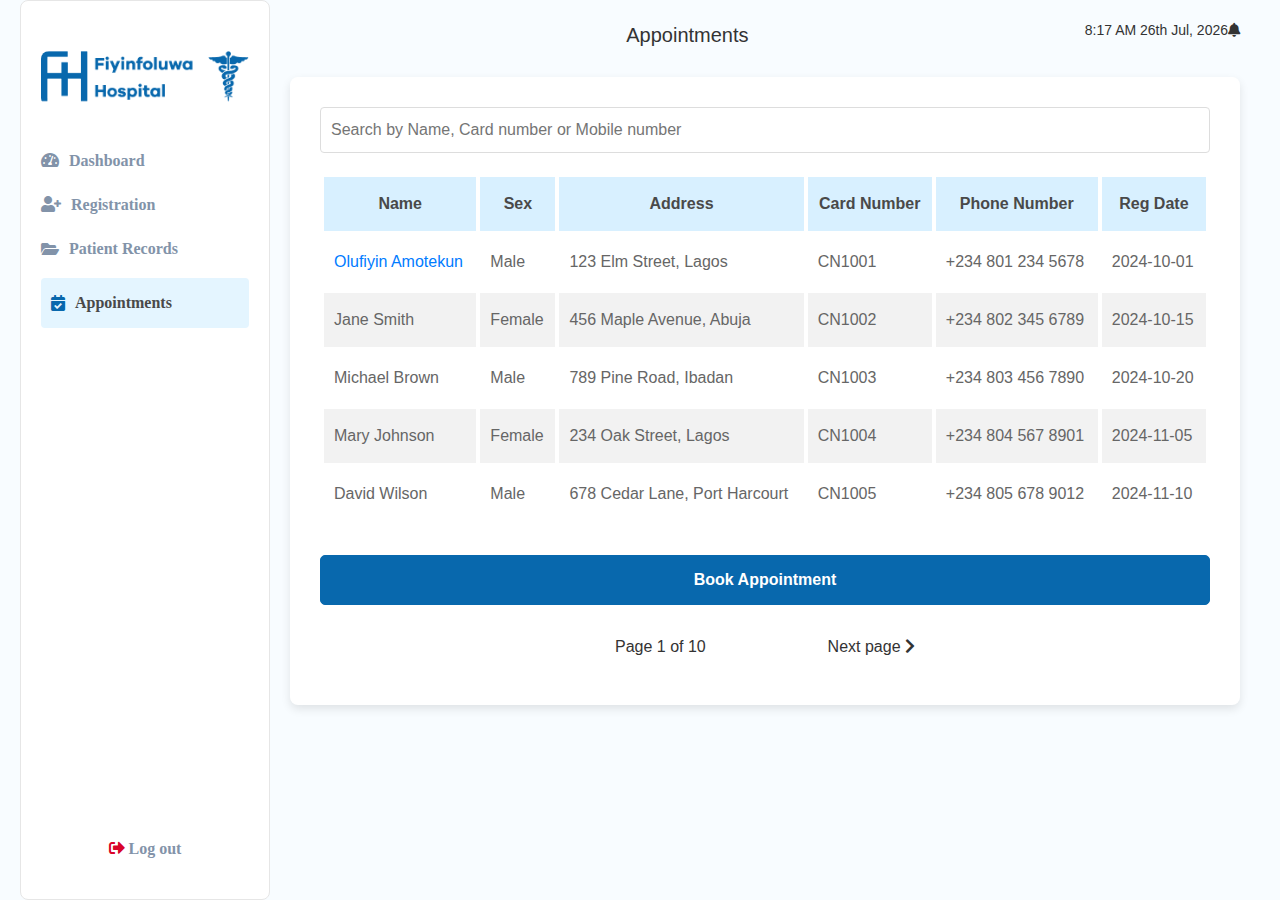
==== appoint.html @ fd8c93ea "fiyin_hospital" ====
<!DOCTYPE html>
<html lang="en">
<head>
    <meta charset="UTF-8">
    <meta name="viewport" content="width=device-width, initial-scale=1.0">
    <title>Fiyinfoluwa Hospital</title>
    <link rel="shortcut icon" href="images/android-chrome-192x192.png" type="image/x-icon">
    <!-- Bootstrap CSS -->
    <link href="https://stackpath.bootstrapcdn.com/bootstrap/4.5.2/css/bootstrap.min.css" rel="stylesheet">
    <!-- FontAwesome CDN -->
    <link href="https://cdnjs.cloudflare.com/ajax/libs/font-awesome/5.15.4/css/all.min.css" rel="stylesheet">
    <link rel="shortcut icon" href="images/android-chrome-192x192.png" type="image/x-icon">
    <link rel="stylesheet" href="css/patient_record.css">
    <link rel="stylesheet" href="css/styles.css">
    <link rel="stylesheet" href="css/appoint.css">
</head>
<body>
    <nav class="navbar navbar-expand-lg fixed-top custom-navbar navbar-light">
        <div class="container">
            <a class="navbar-brand" href="index.html">
                <img src="images/Hospital name.png" alt="Hospital Logo" class="logo">
            </a>
            <button class="navbar-toggler" type="button" data-toggle="collapse" data-target="#navbarNav"
                aria-controls="navbarNav" aria-expanded="false" aria-label="Toggle navigation">
                <span class="navbar-toggler-icon"></span>
            </button>
            <div class="collapse navbar-collapse" id="navbarNav">
                <ul class="navbar-nav ml-auto">
                    <li class="nav-item">
                        <a class="nav-link" href="dashboard.html">Dashboard</a>
                    </li>
                    <li class="nav-item">
                        <a class="nav-link" href="registration.html">Registration</a>
                    </li>
                    <li class="nav-item">
                        <a class="nav-link" href="pat_rec.html">Patient Records</a>
                    </li>
                    <li class="nav-item">
                        <a class="nav-link active" href="appoint.html">Appointments</a>
                    </li>
                </ul>
                <div class="logout-btn ml-3">
                    <a href="index.html" class="btn btn-danger">
                        <i class="fas fa-sign-out-alt"></i> Log out
                    </a>
                </div>
            </div>
        </div>
    </nav>
   <div class="content-body d-flex">
        <aside>
            <img src="images/Hospital name.png" alt="Hospital Logo">
            <ul class="links">
                <li><a href="dashboard.html"><i class="fas fa-tachometer-alt"></i> Dashboard</a></li>
                <li><a href="registration.html"><i class="fas fa-user-plus"></i> Registration</a></li>
                <li><a href="pat_rec.html"><i class="fas fa-folder-open"></i> Patient Records</a></li>
                <li class="active"><a href="appoint.html"><i class="fas fa-calendar-check"></i> Appointments</a></li>
            </ul>
            <div class="log">
                <p><i class="fas fa-sign-out-alt ics"></i> <a href="index.html">Log out</a></p>
            </div>
        </aside>
        <main>
            <div class="time d-flex justify-content-between align-items-center">
                <h5 class="text-center flex-grow-1">Appointments</h5>
                <p class="date">
                    <span id="current-date"></span>
                    <span><i class="fa fa-bell notification-circle"></i></span>
                </p>
            </div>
            
            <div class="content">
                <div>
                        <input type="search" name="search" placeholder="Search by Name, Card number or Mobile number">
                        <table>
                            <thead>
                                <tr>
                                    <th>Name</th>
                                    <th>Sex</th>
                                    <th>Address</th>
                                    <th>Card Number</th>
                                    <th>Phone Number</th>
                                    <th>Reg Date</th>
                                </tr>
                            </thead>
                            <tbody>
                                <tr>
                                    <td><a href="book.html" target="_blank">Olufiyin Amotekun</a></td>
                                    <td>Male</td>
                                    <td>123 Elm Street, Lagos</td>
                                    <td>CN1001</td>
                                    <td>+234 801 234 5678</td>
                                    <td>2024-10-01</td>
                                </tr>
                                <tr>
                                    <td>Jane Smith</td>
                                    <td>Female</td>
                                    <td>456 Maple Avenue, Abuja</td>
                                    <td>CN1002</td>
                                    <td>+234 802 345 6789</td>
                                    <td>2024-10-15</td>
                                </tr>
                                <tr>
                                    <td>Michael Brown</td>
                                    <td>Male</td>
                                    <td>789 Pine Road, Ibadan</td>
                                    <td>CN1003</td>
                                    <td>+234 803 456 7890</td>
                                    <td>2024-10-20</td>
                                </tr>
                                <tr>
                                    <td>Mary Johnson</td>
                                    <td>Female</td>
                                    <td>234 Oak Street, Lagos</td>
                                    <td>CN1004</td>
                                    <td>+234 804 567 8901</td>
                                    <td>2024-11-05</td>
                                </tr>
                                <tr>
                                    <td>David Wilson</td>
                                    <td>Male</td>
                                    <td>678 Cedar Lane, Port Harcourt</td>
                                    <td>CN1005</td>
                                    <td>+234 805 678 9012</td>
                                    <td>2024-11-10</td>
                                </tr>
                            </tbody>
                        </table>
                        <div class="button-container">
                            <button class="btns btn3">Book Appointment</button>
                        </div>
                        <div class="page">
                            <p>Page 1 of 10</p>
                            <p>Next page <i class="fas fa-chevron-right"></i>
                            </p>
                        </div>
                </div>
            </div>
        </main>
   </div>
    
   <script src="https://code.jquery.com/jquery-3.5.1.slim.min.js"></script>
   <script src="https://cdn.jsdelivr.net/npm/@popperjs/core@2.11.6/dist/umd/popper.min.js"></script>
   <script src="https://stackpath.bootstrapcdn.com/bootstrap/4.5.2/js/bootstrap.min.js"></script>
   <script src="script.js"></script>
</body>
</html>
---- css/patient_record.css ----
body{
    margin: 0;
    padding: 0;
    background-color: #F8FCFF;
    color: #333;
}

.content-body {
    display: flex;
    min-height: 100vh;
    padding: 0 20px;
}

main {
    flex-grow: 1;
    padding: 20px;
}

.flex {
    display: flex;
    flex-direction: column;
    gap: 15px;
}

p {
    font-size: 16px;
    color: #333;
}

.content {
    display: flex;
    flex-direction: column;
    gap: 15px;
}

input[type="search"] {
    width: 100%;
    padding: 10px;
    font-size: 16px;
    border: 1px solid #ddd;
    border-radius: 4px;
    outline: none;
}

input[type="search"]:focus {
    border-color: #1f6fb0;
    box-shadow: 0 0 5px rgba(31, 111, 176, 0.5);
}

table {
    width: 100%;
    border-spacing: 4px;
    padding: 20px auto;
    margin: 20px 0;
    overflow-x: auto;
    background-color: #ffffff;
    border: 1px solid #ddd;
}

th, td {
    text-align: left;
    padding: 15px 10px;
    border: 4px solid #ffffff;
    color: #666666;
    font-weight: 400;
    font-size: 16px;
    border-radius: 4px;
}

th {
    background-color: #D8F0FF;
    color: #494949;
    font-size: 16px;
    font-weight: 600;
    text-align: center;
    border-radius: 4px;
}

tr:nth-child(even) {
    background-color: #f2f2f2;
}

tr:hover {
    background-color: #e8f1f7;
    color: #ffffff;
}

.page {
    display: flex;
    justify-content: space-between; 
    align-items: center; 
    width: 100%; 
    max-width: 300px; 
    margin: 0 auto;
} 

input[type="search"] {
    width: 100%;
    padding: 10px;
    font-size: 16px;
    border: 1px solid #ddd;
    border-radius: 4px;
    outline: none;
}

input[type="search"]:focus {
    border-color: #1f6fb0;
    box-shadow: 0 0 5px rgba(31, 111, 176, 0.5);
}


@media (max-width: 768px) {
    table {
        font-size: 14px; 
    }

    th, td {
        padding: 8px;
    }

    .page {
        gap: 5px;
    }
}

@media (max-width: 480px) {
    table {
        font-size: 12px;
    }

    th, td {
        padding: 10px;
        overflow-x: auto;
    }

    .page {
        flex-direction: column;
        gap: 10px;
        align-items: center;
    }

}
---- css/styles.css ----
.modal {
    display: none;
    position: fixed;
    top: 50%;
    left: 50%;
    transform: translate(-50%, -50%);
    background: white;
    padding: 20px;
    box-shadow: 0px 4px 6px rgba(0, 0, 0, 0.2);
    text-align: center;
    border-radius: 10px;
}

.modal i {
    font-size: 40px;
    color: green;
}

.overlay {
    position: fixed;
    top: 0;
    left: 0;
    width: 100%;
    height: 100%;
    background: rgba(0, 0, 0, 0.5);
    display: none;
}

aside {
    background-color: #ffffff;
    border: 1px solid #E6E6E6;
    color: #8293A9;
    height: 100vh;
    font-family: Montserrat;
    font-size: 24px;
    font-weight: 600;
    line-height: 29.26px;
    padding: 50px 20px;
    border-radius: 8px;
    text-align: left;
    width: 250px; 
    position: sticky;
    top: 0;
}

aside img {
max-width: 100%;
margin-bottom: 20px;
border-radius: 8px;
}

.active{
    background-color: #E4F5FF;
    padding: 10px;
    border-radius: 4px;
    box-shadow: none;
}
.active a{
    color: #494949!important;
}
.active a i {
    margin-right: 10px;
    color: #0868AD !important;
 }
.links {
    list-style: none;
    padding: 0;
    margin: 20px 0;
}

.links li {
    margin-bottom: 15px;
}

.links li a {
    text-decoration: none;
    color: #8293A9;
    display: flex;
    align-items: center;
    font-size: 16px;
    transition: all 0.3s ease-in-out;
}

.links li a i {
    margin-right: 10px;
    color: #8293A9;
 }

.links li a:hover {
    color: #007bff;
 }
    
.log {
    position: absolute;
    bottom: 20px;
    left: 50%;
    transform: translateX(-50%);
    width: 100%;

}
.log p {
    text-align: center;
    font-size: 16px;
    cursor: pointer;
    transition: color 0.3s ease;
 }
    
.ics {
    color: #d90429;
}
aside div p a{
     color: #8293A9;
}
.custom-navbar {
    background-color: #ffffff; 
    padding: 10px 0;
    box-shadow: 0px 4px 6px rgba(0, 0, 0, 0.1);
    display: none;
}

.navbar .container {
    display: flex;
    justify-content: space-between;
}

.navbar-brand {
    font-size: 16px;
    font-weight: bold;
    color: #1F6FB0;
    display: flex;
    align-items: center;
    gap: 8px;
}

.logo {
    height: 40px;
    width: auto;
}

.navbar-collapse {
    display: flex;
    justify-content: center;
    width: 100%;
}

.navbar-nav {
    display: flex;
    justify-content: center;
    flex-grow: 1;
    text-align: center;
}

.navbar-nav .nav-item {
    margin: 0 15px;
}

.navbar-nav .nav-link {
    font-size: 1rem;
    font-weight: 500;
    color: #1F6FB0;
    transition: color 0.3s ease-in-out;
}

.navbar-nav .nav-link:hover {
    color: #e8f1f7;
}

.navbar-nav .nav-link.active {
    font-weight: bold;
    border-bottom: 2px solid #1F6FB0;
}
.btn{
    background-color: #D8F0FF;
    font-weight: bold;
    padding: 12px;
    border: none;
    border-radius: 5px;
    width: 100%;
    margin-top: 20px;
    cursor: pointer;
    font-size: 16px;
}
.btn a{
    text-decoration: none;
    color: #ffffff;
}
.btn:hover{
    background-color: #0056b3;
}
.logout-btn {
    display: flex;
    justify-content: flex-end;
    flex-grow: 1;
}

.logout-btn .btn {
    font-size: 16px;
    font-weight: 600;
    padding: 8px 16px;
    border-radius: 5px;
    background-color: #dc3545;
    border: none;
    transition: background-color 0.3s ease-in-out;
}

.logout-btn .btn:hover {
    background-color: #a71d2a;
}
.time {
    display: flex;
    justify-content: space-between;
    align-items: center;
    margin-bottom: 20px;
    /* margin-top: 10px */
}

.date {
    display: flex;
    align-items: center;
    font-size: 14px;
}
form, .content{
    background-color: #fff;
    padding: 30px;
    box-shadow: 0 4px 10px rgba(0, 0, 0, 0.1);
    border-radius: 8px;
}
.form-group label {
    font-weight: bold;
    color: #555;
    font-size: 14px;
}

.form-control {
    border-radius: 5px;
    border: 1px solid #ccc;
    padding: 10px;
    font-size: 14px;
}
.form-control:focus {
    border: 2px solid #67BC74 !important;
    outline: none;
    box-shadow: none;
}
@media (max-width: 992px) {
    aside {
        display: none;
    }
    .time{
        margin-top: 60px;
    }
    .custom-navbar {
        display: flex;
        padding: 20px;
    }
    .navbar-collapse {
        flex-direction: column;
        align-items: center;
    }

    .navbar-nav {
        flex-direction: column;
    }

    .logout-btn {
        justify-content: center;
        margin-top: 10px;
    }
}
---- css/appoint.css ----
.button-container {
    display: flex;
    flex-direction: column;
    width: 100%;
    margin: 30px auto;
}

.btn3 {
    font-weight: bold;
    padding: 12px;
    border: none;
    border-radius: 5px;
    width: 100%;
    cursor: pointer;
    font-size: 16px;
    text-align: center;
    background-color: #0868AD;
    color: #ffffff;
    border: 1px solid #0868AD;
}

.btn3:hover {
    background-color: #D8F0FF;
    color: #494949;
}

.bods tr{
    background-color: #f2f2f2;
}
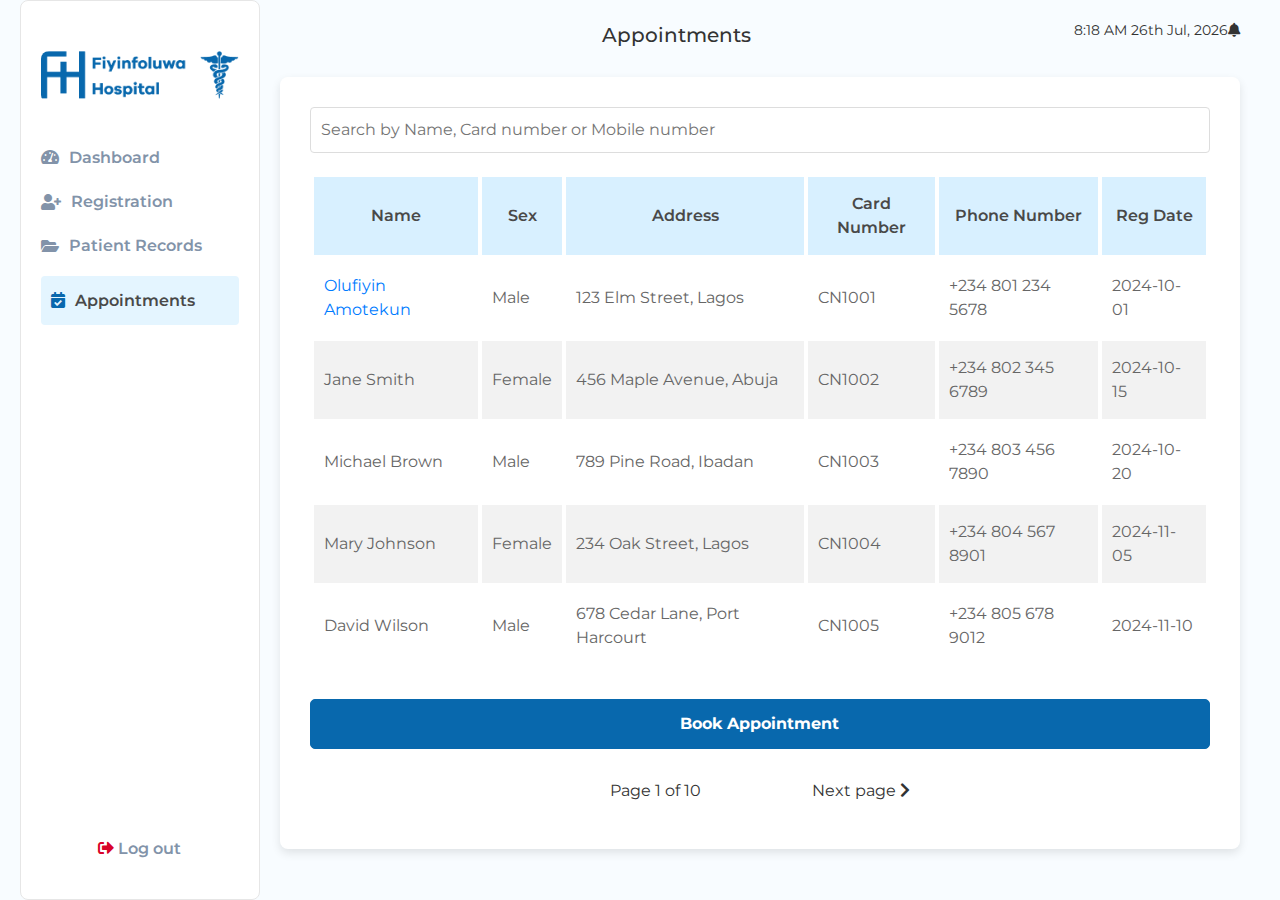
==== commit 270c1bbf: "fii" ====
--- a/appoint.html
+++ b/appoint.html
@@ -9,6 +9,9 @@
     <link href="https://stackpath.bootstrapcdn.com/bootstrap/4.5.2/css/bootstrap.min.css" rel="stylesheet">
     <!-- FontAwesome CDN -->
     <link href="https://cdnjs.cloudflare.com/ajax/libs/font-awesome/5.15.4/css/all.min.css" rel="stylesheet">
+    <link rel="preconnect" href="https://fonts.googleapis.com">
+<link rel="preconnect" href="https://fonts.gstatic.com" crossorigin>
+<link href="https://fonts.googleapis.com/css2?family=Comic+Neue:ital,wght@0,300;0,400;0,700;1,300;1,400;1,700&family=Inter:ital,opsz,wght@0,14..32,100..900;1,14..32,100..900&family=Merriweather:ital,wght@0,300;0,400;0,700;0,900;1,300;1,400;1,700;1,900&family=Montserrat:ital,wght@0,100..900;1,100..900&display=swap" rel="stylesheet">
     <link rel="shortcut icon" href="images/android-chrome-192x192.png" type="image/x-icon">
     <link rel="stylesheet" href="css/patient_record.css">
     <link rel="stylesheet" href="css/styles.css">
--- a/css/patient_record.css
+++ b/css/patient_record.css
@@ -3,6 +3,7 @@
     padding: 0;
     background-color: #F8FCFF;
     color: #333;
+    font-family: "Montserrat", sans-serif;
 }
 
 .content-body {
--- a/css/styles.css
+++ b/css/styles.css
@@ -1,3 +1,6 @@
+body{
+    font-family: "Montserrat", sans-serif;
+}
 .modal {
     display: none;
     position: fixed;
@@ -15,7 +18,12 @@
     font-size: 40px;
     color: green;
 }
-
+.horizontal-line{
+    border: 2px solid rgba(167, 221, 254, 1)
+}
+.hr{
+    border: 1px solid rgba(167, 221, 254, 1)
+}
 .overlay {
     position: fixed;
     top: 0;
--- a/css/appoint.css
+++ b/css/appoint.css
@@ -1,3 +1,6 @@
+body{
+    font-family: "Montserrat", sans-serif;
+}
 .button-container {
     display: flex;
     flex-direction: column;
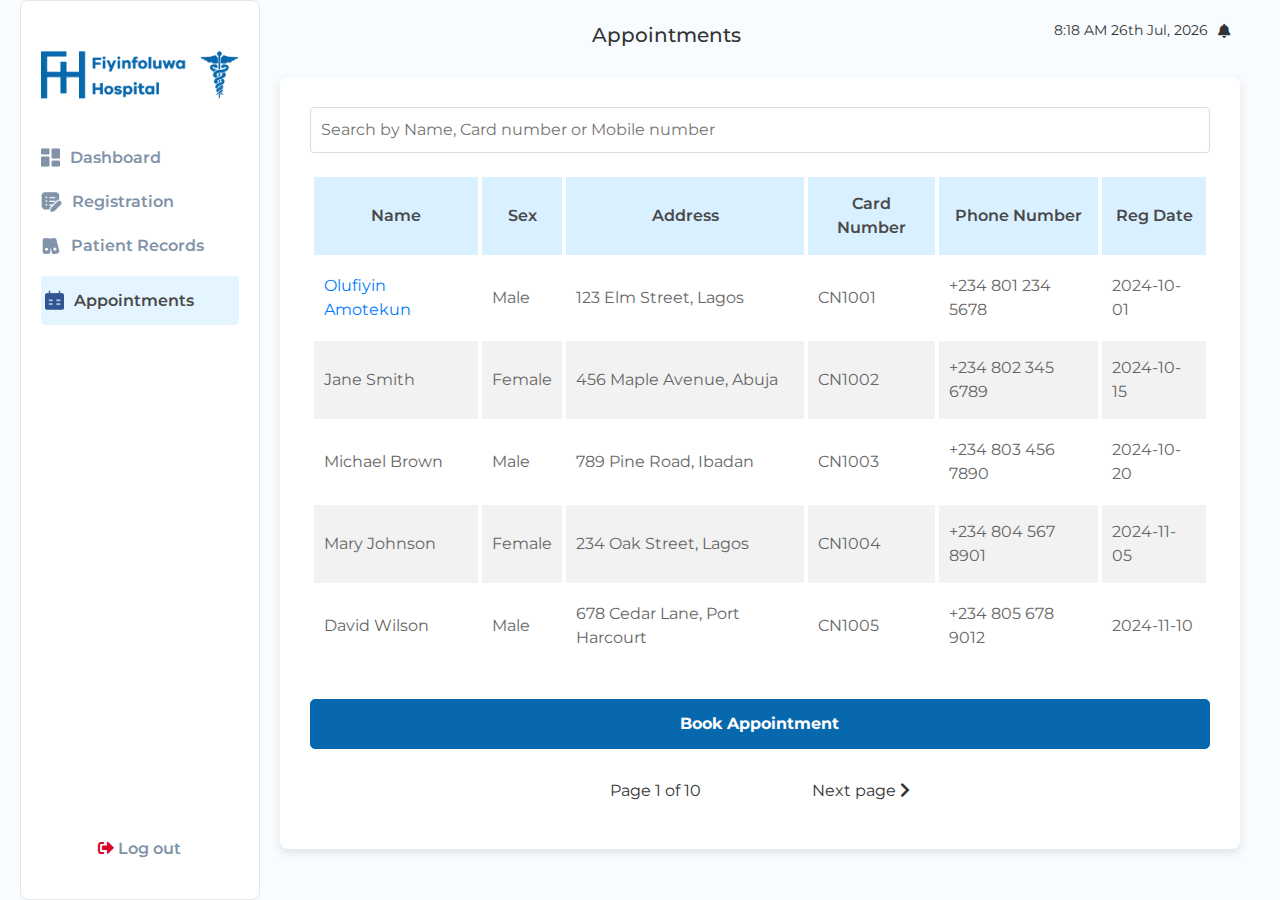
==== commit 25043c78: "dfgh" ====
--- a/appoint.html
+++ b/appoint.html
@@ -51,18 +51,18 @@
         </div>
     </nav>
    <div class="content-body d-flex">
-        <aside>
-            <img src="images/Hospital name.png" alt="Hospital Logo">
-            <ul class="links">
-                <li><a href="dashboard.html"><i class="fas fa-tachometer-alt"></i> Dashboard</a></li>
-                <li><a href="registration.html"><i class="fas fa-user-plus"></i> Registration</a></li>
-                <li><a href="pat_rec.html"><i class="fas fa-folder-open"></i> Patient Records</a></li>
-                <li class="active"><a href="appoint.html"><i class="fas fa-calendar-check"></i> Appointments</a></li>
-            </ul>
-            <div class="log">
-                <p><i class="fas fa-sign-out-alt ics"></i> <a href="index.html">Log out</a></p>
-            </div>
-        </aside>
+    <aside>
+        <img src="images/Hospital name.png" alt="Hospital Logo" class="img">
+        <ul class="links">
+            <li><a href="dashboard.html"> <img src="images/Vector.png" alt=""> Dashboard</a></li>
+            <li><a href="registration.html"> <img src="images/Vector (1).png" alt=""> Registration</a></li>
+            <li><a href="pat_rec.html"> <img src="images/mage_file-records-fill.png" alt=""> Patient Records</a></li>
+            <li class="active"><a href="appoint.html"><img src="images/Vector (2).png" alt=""> Appointments</a></li>
+        </ul>
+        <div class="log">
+            <p><i class="fas fa-sign-out-alt ics"></i> <a href="index.html">Log out</a></p>
+        </div>
+    </aside>
         <main>
             <div class="time d-flex justify-content-between align-items-center">
                 <h5 class="text-center flex-grow-1">Appointments</h5>
--- a/css/styles.css
+++ b/css/styles.css
@@ -51,25 +51,25 @@
     top: 0;
 }
 
-aside img {
+aside .img {
 max-width: 100%;
 margin-bottom: 20px;
-border-radius: 8px;
 }
 
 .active{
     background-color: #E4F5FF;
-    padding: 10px;
+    padding: 10px 4px;
     border-radius: 4px;
     box-shadow: none;
 }
 .active a{
     color: #494949!important;
 }
-.active a i {
-    margin-right: 10px;
-    color: #0868AD !important;
- }
+.active a img {
+    filter: brightness(0) saturate(100%) invert(26%) sepia(92%) saturate(544%) hue-rotate(182deg) brightness(92%) contrast(86%);
+}
+
+
 .links {
     list-style: none;
     padding: 0;
@@ -89,9 +89,10 @@
     transition: all 0.3s ease-in-out;
 }
 
-.links li a i {
+.links li a img {
     margin-right: 10px;
     color: #8293A9;
+    max-height: 20px;
  }
 
 .links li a:hover {
@@ -225,8 +226,26 @@
 .date {
     display: flex;
     align-items: center;
+    justify-content: space-between;
     font-size: 14px;
 }
+.date i {
+    margin-right: 10px;
+ }
+ .date {
+    display: flex;
+    align-items: center;
+    justify-content: space-between;
+    font-size: 14px;
+}
+.date span {
+    display: flex;
+    align-items: center;
+}
+.date i {
+    margin-left: 10px; 
+}
+
 form, .content{
     background-color: #fff;
     padding: 30px;
@@ -275,3 +294,8 @@
         margin-top: 10px;
     }
 }
+@media (max-width: 768px) {
+    .time{
+        margin-top: 80px;
+    }
+}